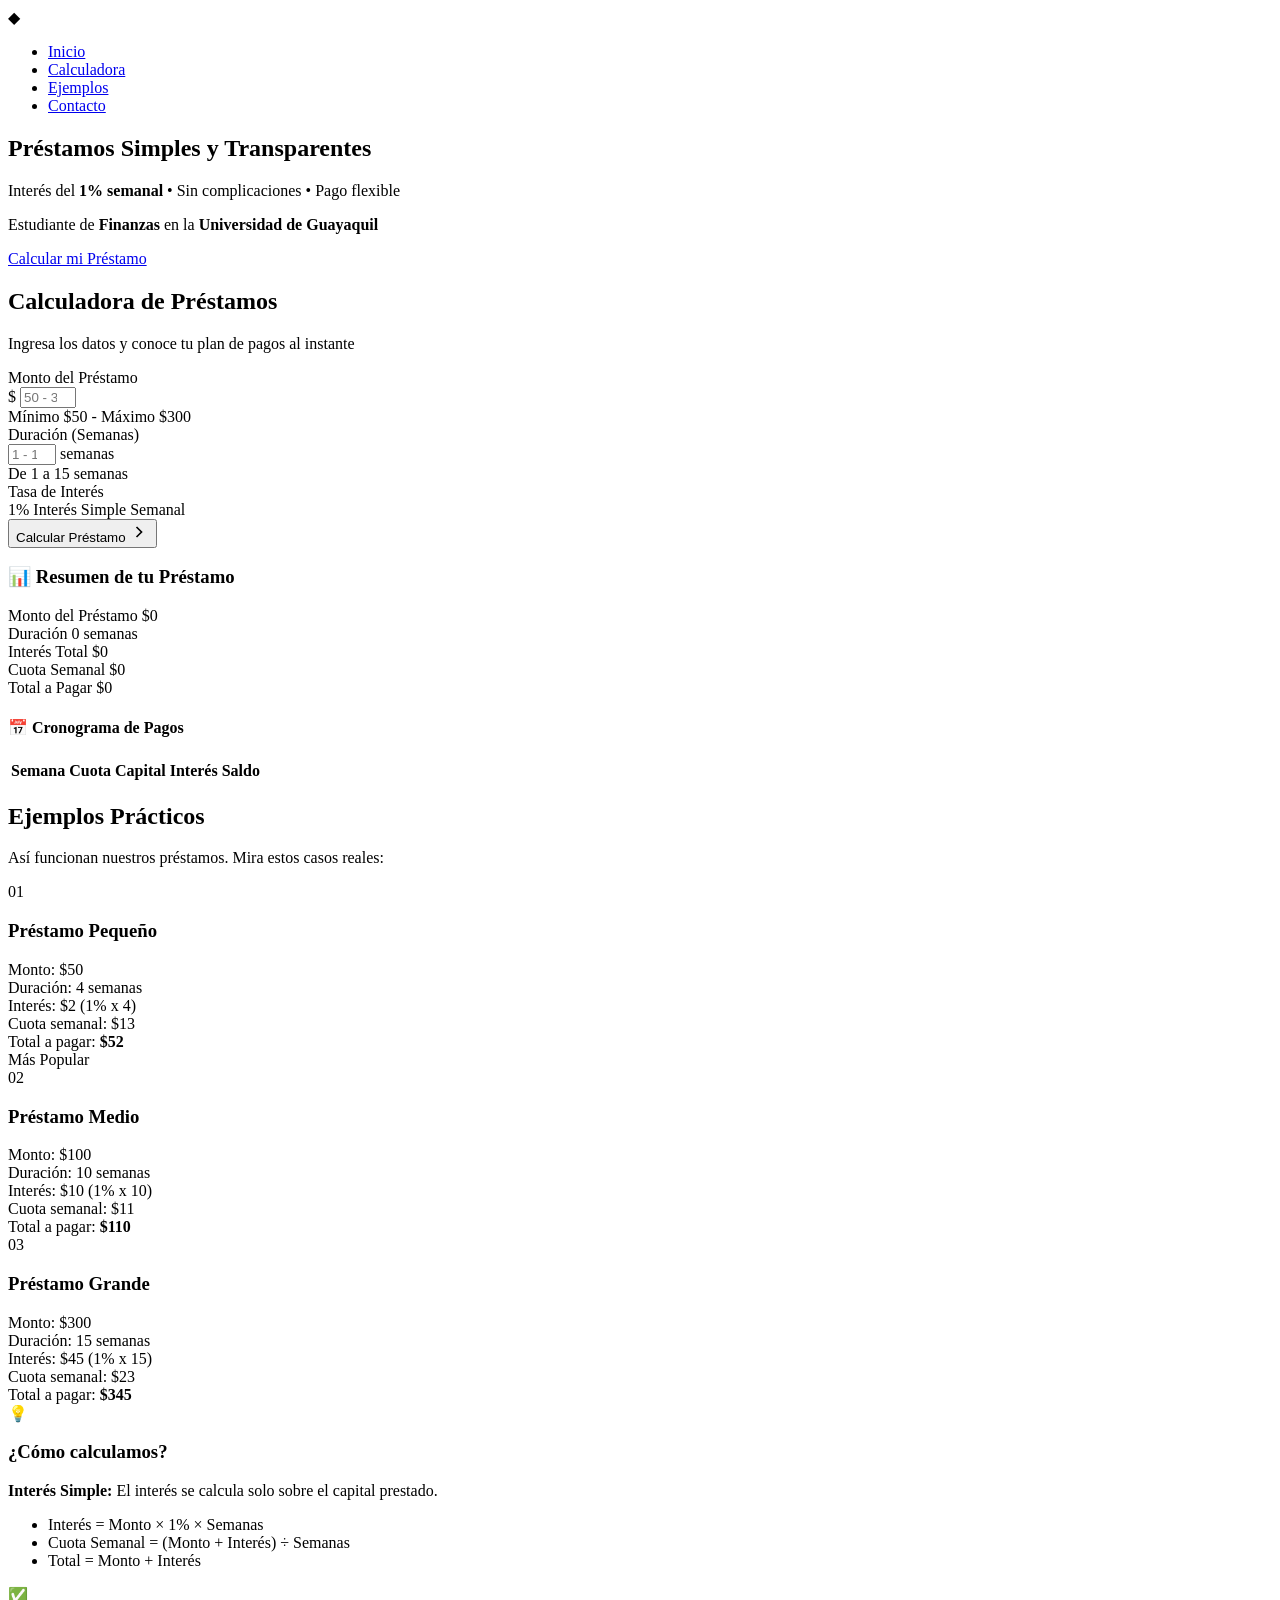
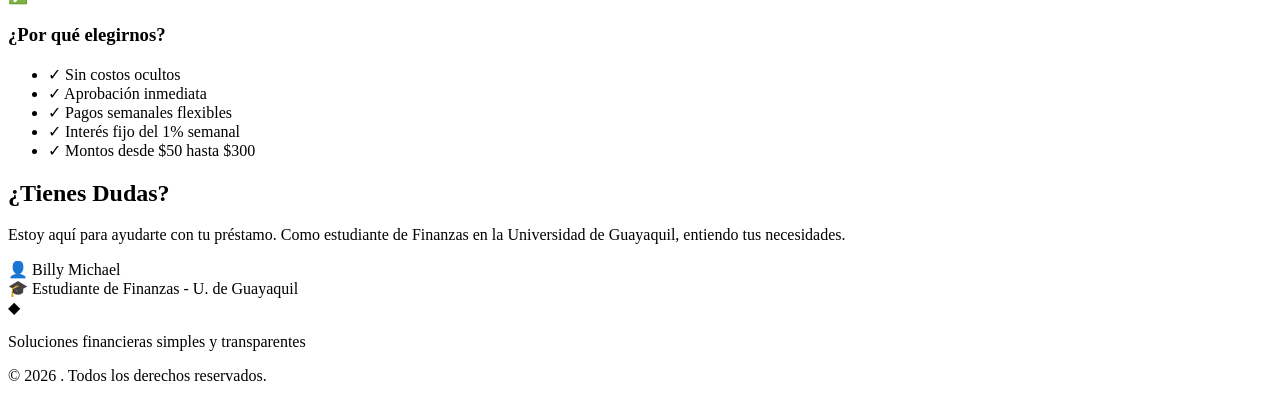
==== index.html @ f6f248df "Crear index.html" ====
<!DOCTYPE html>
<html lang="es">
<head>
    <meta charset="UTF-8">
    <meta name="viewport" content="width=device-width, initial-scale=1.0">
    <title>Préstamos - Black Financial</title>
    <link rel="stylesheet" href="estilos.css">
    <link rel="stylesheet" href="estilos2.css">
    <link href="https://fonts.googleapis.com/css2?family=Poppins:wght@300;400;500;600;700&display=swap" rel="stylesheet">
</head>
<body>
    <!-- Navegación -->
    <nav class="navbar">
        <div class="container">
            <div class="logo">
                <span class="logo-icon">◆</span>
                <span class="nombre-empresa"></span>
            </div>
            <ul class="nav-links">
                <li><a href="#inicio">Inicio</a></li>
                <li><a href="#calculadora">Calculadora</a></li>
                <li><a href="#ejemplos">Ejemplos</a></li>
                <li><a href="#contacto">Contacto</a></li>
            </ul>
        </div>
    </nav>

    <!-- Hero Section -->
    <section id="inicio" class="hero">
        <div class="container">
            <div class="hero-content">
                <h1>Préstamos Simples y Transparentes</h1>
                <p class="hero-subtitle">Interés del <strong>1% semanal</strong> • Sin complicaciones • Pago flexible</p>
                <p class="estudiante-info">Estudiante de <strong>Finanzas</strong> en la <strong>Universidad de Guayaquil</strong></p>
                <a href="#calculadora" class="btn-primary">Calcular mi Préstamo</a>
            </div>
        </div>
    </section>

    <!-- Calculadora -->
    <section id="calculadora" class="calculadora-section">
        <div class="container">
            <h2 class="section-title">Calculadora de Préstamos</h2>
            <p class="section-desc">Ingresa los datos y conoce tu plan de pagos al instante</p>
            
            <div class="calc-card">
                <div class="calc-inputs">
                    <div class="input-group">
                        <label for="monto">Monto del Préstamo</label>
                        <div class="input-wrapper">
                            <span class="currency">$</span>
                            <input type="number" id="monto" min="50" max="300" placeholder="50 - 300" required>
                        </div>
                        <span class="hint">Mínimo $50 - Máximo $300</span>
                    </div>

                    <div class="input-group">
                        <label for="semanas">Duración (Semanas)</label>
                        <div class="input-wrapper">
                            <input type="number" id="semanas" min="1" max="15" placeholder="1 - 15" required>
                            <span class="unit">semanas</span>
                        </div>
                        <span class="hint">De 1 a 15 semanas</span>
                    </div>

                    <div class="input-group">
                        <label>Tasa de Interés</label>
                        <div class="tasa-display">
                            <span class="tasa-valor">1%</span>
                            <span class="tasa-tipo">Interés Simple Semanal</span>
                        </div>
                    </div>

                    <button id="btn-calcular" class="btn-calcular">
                        <span>Calcular Préstamo</span>
                        <svg width="20" height="20" viewBox="0 0 24 24" fill="none" stroke="currentColor" stroke-width="2">
                            <path d="M9 18l6-6-6-6"/>
                        </svg>
                    </button>
                </div>

                <div id="resultado" class="resultado hidden">
                    <h3>📊 Resumen de tu Préstamo</h3>
                    <div class="resultado-grid">
                        <div class="result-item">
                            <span class="result-label">Monto del Préstamo</span>
                            <span class="result-value" id="res-monto">$0</span>
                        </div>
                        <div class="result-item">
                            <span class="result-label">Duración</span>
                            <span class="result-value" id="res-semanas">0 semanas</span>
                        </div>
                        <div class="result-item highlight">
                            <span class="result-label">Interés Total</span>
                            <span class="result-value" id="res-interes">$0</span>
                            <span class="result-detail" id="res-interes-detalle"></span>
                        </div>
                        <div class="result-item highlight-gold">
                            <span class="result-label">Cuota Semanal</span>
                            <span class="result-value" id="res-cuota">$0</span>
                        </div>
                        <div class="result-item total">
                            <span class="result-label">Total a Pagar</span>
                            <span class="result-value" id="res-total">$0</span>
                        </div>
                    </div>
                    
                    <div class="tabla-container">
                        <h4>📅 Cronograma de Pagos</h4>
                        <table class="tabla-pagos">
                            <thead>
                                <tr>
                                    <th>Semana</th>
                                    <th>Cuota</th>
                                    <th>Capital</th>
                                    <th>Interés</th>
                                    <th>Saldo</th>
                                </tr>
                            </thead>
                            <tbody id="tabla-body">
                            </tbody>
                        </table>
                    </div>
                </div>
            </div>
        </div>
    </section>

    <!-- Ejemplos -->
    <section id="ejemplos" class="ejemplos-section">
        <div class="container">
            <h2 class="section-title">Ejemplos Prácticos</h2>
            <p class="section-desc">Así funcionan nuestros préstamos. Mira estos casos reales:</p>
            
            <div class="ejemplos-grid">
                <div class="ejemplo-card">
                    <div class="ejemplo-header">
                        <span class="ejemplo-num">01</span>
                        <h3>Préstamo Pequeño</h3>
                    </div>
                    <div class="ejemplo-body">
                        <div class="ejemplo-dato">
                            <span class="dato-label">Monto:</span>
                            <span class="dato-valor">$50</span>
                        </div>
                        <div class="ejemplo-dato">
                            <span class="dato-label">Duración:</span>
                            <span class="dato-valor">4 semanas</span>
                        </div>
                        <div class="ejemplo-dato">
                            <span class="dato-label">Interés:</span>
                            <span class="dato-valor">$2 (1% x 4)</span>
                        </div>
                        <div class="ejemplo-dato highlight">
                            <span class="dato-label">Cuota semanal:</span>
                            <span class="dato-valor">$13</span>
                        </div>
                        <div class="ejemplo-total">
                            <span>Total a pagar:</span>
                            <strong>$52</strong>
                        </div>
                    </div>
                </div>

                <div class="ejemplo-card featured">
                    <div class="ejemplo-badge">Más Popular</div>
                    <div class="ejemplo-header">
                        <span class="ejemplo-num">02</span>
                        <h3>Préstamo Medio</h3>
                    </div>
                    <div class="ejemplo-body">
                        <div class="ejemplo-dato">
                            <span class="dato-label">Monto:</span>
                            <span class="dato-valor">$100</span>
                        </div>
                        <div class="ejemplo-dato">
                            <span class="dato-label">Duración:</span>
                            <span class="dato-valor">10 semanas</span>
                        </div>
                        <div class="ejemplo-dato">
                            <span class="dato-label">Interés:</span>
                            <span class="dato-valor">$10 (1% x 10)</span>
                        </div>
                        <div class="ejemplo-dato highlight">
                            <span class="dato-label">Cuota semanal:</span>
                            <span class="dato-valor">$11</span>
                        </div>
                        <div class="ejemplo-total">
                            <span>Total a pagar:</span>
                            <strong>$110</strong>
                        </div>
                    </div>
                </div>

                <div class="ejemplo-card">
                    <div class="ejemplo-header">
                        <span class="ejemplo-num">03</span>
                        <h3>Préstamo Grande</h3>
                    </div>
                    <div class="ejemplo-body">
                        <div class="ejemplo-dato">
                            <span class="dato-label">Monto:</span>
                            <span class="dato-valor">$300</span>
                        </div>
                        <div class="ejemplo-dato">
                            <span class="dato-label">Duración:</span>
                            <span class="dato-valor">15 semanas</span>
                        </div>
                        <div class="ejemplo-dato">
                            <span class="dato-label">Interés:</span>
                            <span class="dato-valor">$45 (1% x 15)</span>
                        </div>
                        <div class="ejemplo-dato highlight">
                            <span class="dato-label">Cuota semanal:</span>
                            <span class="dato-valor">$23</span>
                        </div>
                        <div class="ejemplo-total">
                            <span>Total a pagar:</span>
                            <strong>$345</strong>
                        </div>
                    </div>
                </div>
            </div>

            <div class="info-adicional">
                <div class="info-card">
                    <div class="info-icon">💡</div>
                    <h3>¿Cómo calculamos?</h3>
                    <p><strong>Interés Simple:</strong> El interés se calcula solo sobre el capital prestado.</p>
                    <ul>
                        <li>Interés = Monto × 1% × Semanas</li>
                        <li>Cuota Semanal = (Monto + Interés) ÷ Semanas</li>
                        <li>Total = Monto + Interés</li>
                    </ul>
                </div>
                
                <div class="info-card">
                    <div class="info-icon">✅</div>
                    <h3>¿Por qué elegirnos?</h3>
                    <ul class="benefits-list">
                        <li>✓ Sin costos ocultos</li>
                        <li>✓ Aprobación inmediata</li>
                        <li>✓ Pagos semanales flexibles</li>
                        <li>✓ Interés fijo del 1% semanal</li>
                        <li>✓ Montos desde $50 hasta $300</li>
                    </ul>
                </div>
            </div>
        </div>
    </section>

    <!-- Contacto -->
    <section id="contacto" class="contacto-section">
        <div class="container">
            <h2 class="section-title">¿Tienes Dudas?</h2>
            <div class="contacto-card">
                <p>Estoy aquí para ayudarte con tu préstamo. Como estudiante de Finanzas en la Universidad de Guayaquil, entiendo tus necesidades.</p>
                <div class="contacto-info">
                    <div class="contacto-item">
                        <span class="contacto-icon">👤</span>
                        <span class="nombre-contacto">Billy Michael</span>
                    </div>
                    <div class="contacto-item">
                        <span class="contacto-icon">🎓</span>
                        <span>Estudiante de Finanzas - U. de Guayaquil</span>
                    </div>
                </div>
            </div>
        </div>
    </section>

    <!-- Footer -->
    <footer class="footer">
        <div class="container">
            <div class="footer-content">
                <div class="footer-brand">
                    <span class="logo-icon">◆</span>
                    <span class="nombre-empresa"></span>
                </div>
                <p class="footer-text">Soluciones financieras simples y transparentes</p>
                <p class="footer-copy">© 2026 <span class="nombre-footer"></span>. Todos los derechos reservados.</p>
            </div>
        </div>
    </footer>

    <script src="script.js"></script>
    <script src="script2.js"></script>
</body>
</html>
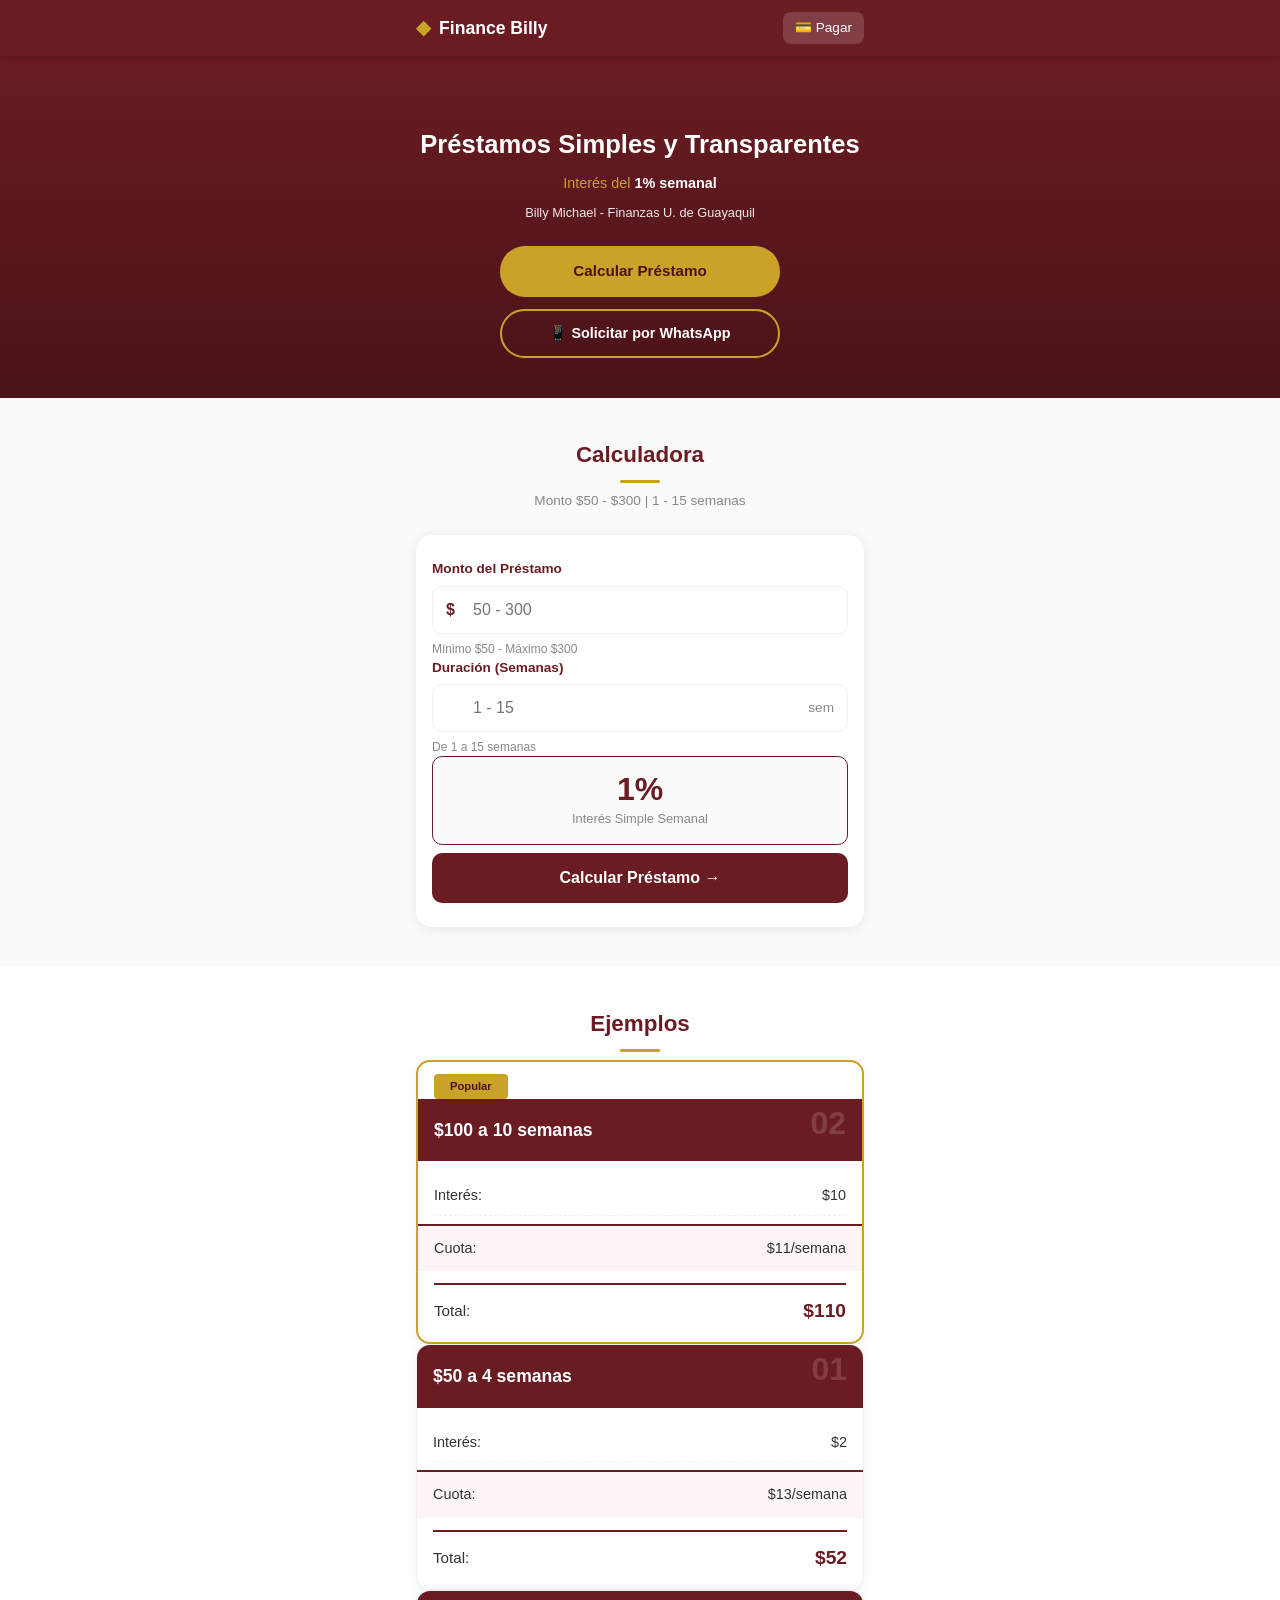
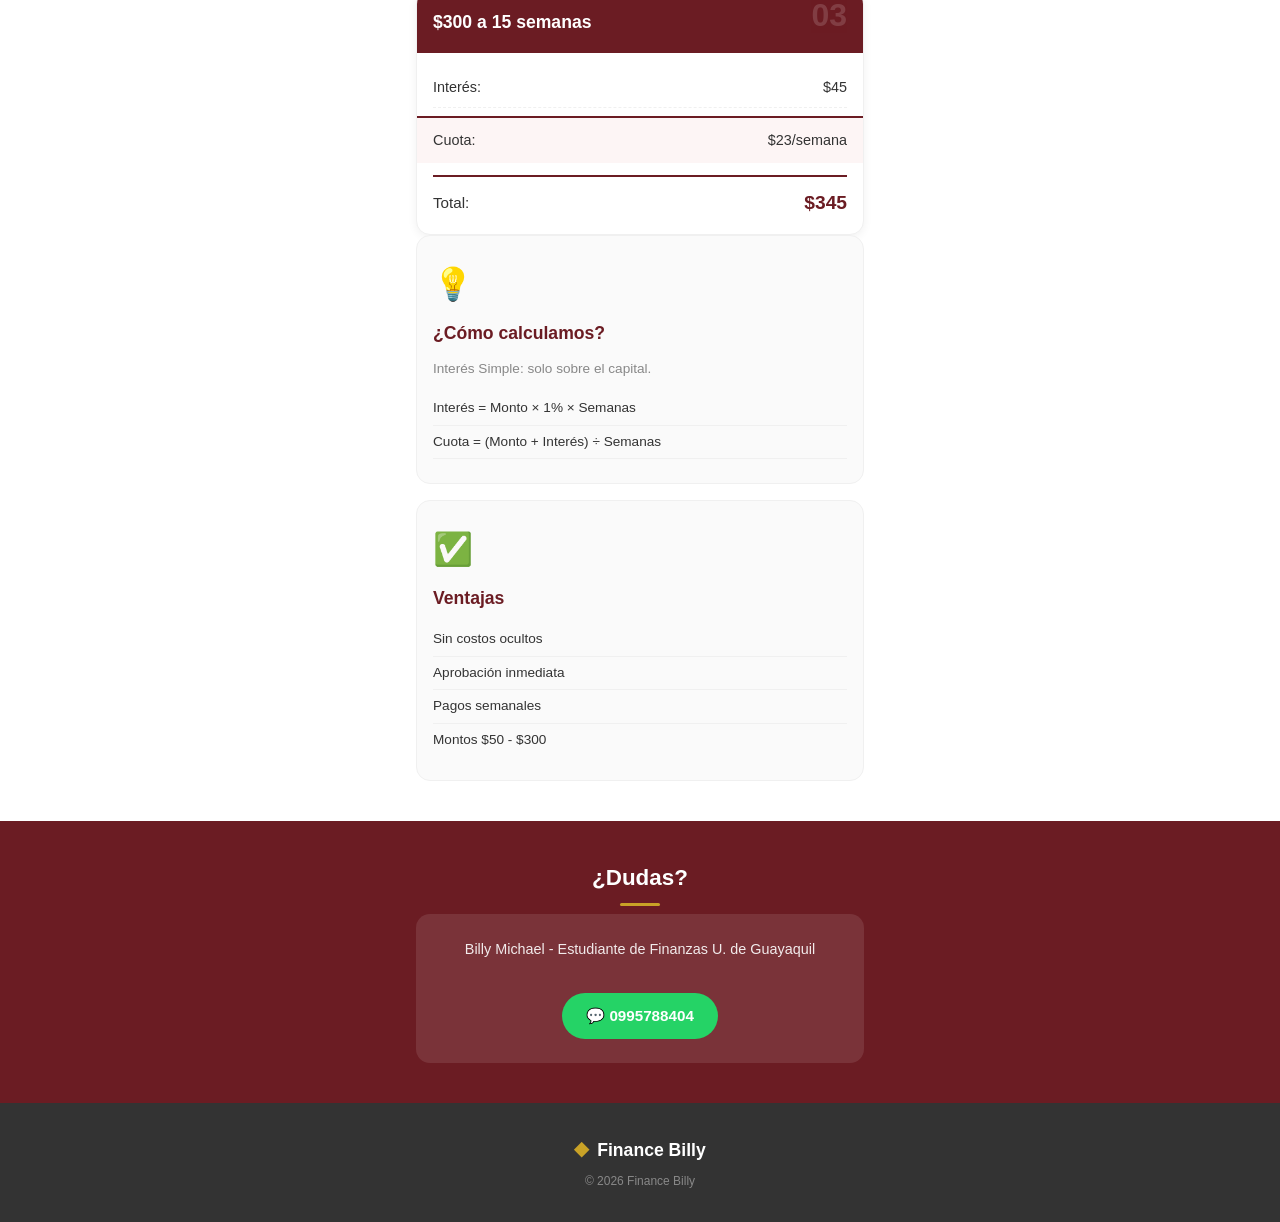
==== commit f9a41388: "Actualizar index.html" ====
--- a/index.html
+++ b/index.html
@@ -2,223 +2,147 @@
 <html lang="es">
 <head>
     <meta charset="UTF-8">
-    <meta name="viewport" content="width=device-width, initial-scale=1.0">
-    <title>Préstamos - Black Financial</title>
+    <meta name="viewport" content="width=device-width, initial-scale=1.0, maximum-scale=1.0, user-scalable=no">
+    <title>Finance Billy - Préstamos</title>
     <link rel="stylesheet" href="estilos.css">
     <link rel="stylesheet" href="estilos2.css">
-    <link href="https://fonts.googleapis.com/css2?family=Poppins:wght@300;400;500;600;700&display=swap" rel="stylesheet">
+    <link rel="stylesheet" href="estilos3.css">
 </head>
 <body>
-    <!-- Navegación -->
+
     <nav class="navbar">
         <div class="container">
             <div class="logo">
                 <span class="logo-icon">◆</span>
                 <span class="nombre-empresa"></span>
             </div>
-            <ul class="nav-links">
-                <li><a href="#inicio">Inicio</a></li>
-                <li><a href="#calculadora">Calculadora</a></li>
-                <li><a href="#ejemplos">Ejemplos</a></li>
-                <li><a href="#contacto">Contacto</a></li>
-            </ul>
+            <a href="pago.html" class="nav-link">💳 Pagar</a>
         </div>
     </nav>
 
-    <!-- Hero Section -->
     <section id="inicio" class="hero">
         <div class="container">
-            <div class="hero-content">
-                <h1>Préstamos Simples y Transparentes</h1>
-                <p class="hero-subtitle">Interés del <strong>1% semanal</strong> • Sin complicaciones • Pago flexible</p>
-                <p class="estudiante-info">Estudiante de <strong>Finanzas</strong> en la <strong>Universidad de Guayaquil</strong></p>
-                <a href="#calculadora" class="btn-primary">Calcular mi Préstamo</a>
-            </div>
+            <h1>Préstamos Simples y Transparentes</h1>
+            <p class="hero-subtitle">Interés del <strong>1% semanal</strong></p>
+            <p class="estudiante-info">Billy Michael - Finanzas U. de Guayaquil</p>
+            <a href="#calculadora" class="btn-primary">Calcular Préstamo</a>
+            <a href="pago.html" class="btn-secondary">📱 Solicitar por WhatsApp</a>
         </div>
     </section>
 
-    <!-- Calculadora -->
     <section id="calculadora" class="calculadora-section">
         <div class="container">
-            <h2 class="section-title">Calculadora de Préstamos</h2>
-            <p class="section-desc">Ingresa los datos y conoce tu plan de pagos al instante</p>
+            <h2 class="section-title">Calculadora</h2>
+            <p class="section-desc">Monto $50 - $300 | 1 - 15 semanas</p>
             
             <div class="calc-card">
-                <div class="calc-inputs">
-                    <div class="input-group">
-                        <label for="monto">Monto del Préstamo</label>
-                        <div class="input-wrapper">
-                            <span class="currency">$</span>
-                            <input type="number" id="monto" min="50" max="300" placeholder="50 - 300" required>
-                        </div>
-                        <span class="hint">Mínimo $50 - Máximo $300</span>
+                <div class="input-group">
+                    <label>Monto del Préstamo</label>
+                    <div class="input-wrapper">
+                        <span class="currency">$</span>
+                        <input type="number" id="monto" min="50" max="300" placeholder="50 - 300">
                     </div>
-
-                    <div class="input-group">
-                        <label for="semanas">Duración (Semanas)</label>
-                        <div class="input-wrapper">
-                            <input type="number" id="semanas" min="1" max="15" placeholder="1 - 15" required>
-                            <span class="unit">semanas</span>
-                        </div>
-                        <span class="hint">De 1 a 15 semanas</span>
-                    </div>
-
-                    <div class="input-group">
-                        <label>Tasa de Interés</label>
-                        <div class="tasa-display">
-                            <span class="tasa-valor">1%</span>
-                            <span class="tasa-tipo">Interés Simple Semanal</span>
-                        </div>
-                    </div>
-
-                    <button id="btn-calcular" class="btn-calcular">
-                        <span>Calcular Préstamo</span>
-                        <svg width="20" height="20" viewBox="0 0 24 24" fill="none" stroke="currentColor" stroke-width="2">
-                            <path d="M9 18l6-6-6-6"/>
-                        </svg>
-                    </button>
+                    <span class="hint">Mínimo $50 - Máximo $300</span>
                 </div>
 
+                <div class="input-group">
+                    <label>Duración (Semanas)</label>
+                    <div class="input-wrapper">
+                        <input type="number" id="semanas" min="1" max="15" placeholder="1 - 15">
+                        <span class="unit">sem</span>
+                    </div>
+                    <span class="hint">De 1 a 15 semanas</span>
+                </div>
+
+                <div class="tasa-display">
+                    <span class="tasa-valor">1%</span>
+                    <span class="tasa-tipo">Interés Simple Semanal</span>
+                </div>
+
+                <button id="btn-calcular" class="btn-calcular">
+                    Calcular Préstamo →
+                </button>
+
                 <div id="resultado" class="resultado hidden">
-                    <h3>📊 Resumen de tu Préstamo</h3>
+                    <h3>📊 Resumen</h3>
                     <div class="resultado-grid">
                         <div class="result-item">
-                            <span class="result-label">Monto del Préstamo</span>
+                            <span class="result-label">Monto</span>
                             <span class="result-value" id="res-monto">$0</span>
                         </div>
                         <div class="result-item">
-                            <span class="result-label">Duración</span>
-                            <span class="result-value" id="res-semanas">0 semanas</span>
+                            <span class="result-label">Semanas</span>
+                            <span class="result-value" id="res-semanas">0</span>
                         </div>
                         <div class="result-item highlight">
-                            <span class="result-label">Interés Total</span>
+                            <span class="result-label">Interés</span>
                             <span class="result-value" id="res-interes">$0</span>
                             <span class="result-detail" id="res-interes-detalle"></span>
                         </div>
                         <div class="result-item highlight-gold">
-                            <span class="result-label">Cuota Semanal</span>
+                            <span class="result-label">Cuota/Sem</span>
                             <span class="result-value" id="res-cuota">$0</span>
                         </div>
                         <div class="result-item total">
-                            <span class="result-label">Total a Pagar</span>
+                            <span class="result-label">Total</span>
                             <span class="result-value" id="res-total">$0</span>
                         </div>
                     </div>
                     
                     <div class="tabla-container">
-                        <h4>📅 Cronograma de Pagos</h4>
-                        <table class="tabla-pagos">
-                            <thead>
-                                <tr>
-                                    <th>Semana</th>
-                                    <th>Cuota</th>
-                                    <th>Capital</th>
-                                    <th>Interés</th>
-                                    <th>Saldo</th>
-                                </tr>
-                            </thead>
-                            <tbody id="tabla-body">
-                            </tbody>
-                        </table>
+                        <h4>📅 Cronograma</h4>
+                        <div class="tabla-scroll">
+                            <table class="tabla-pagos">
+                                <thead>
+                                    <tr><th>Sem</th><th>Cuota</th><th>Cap</th><th>Int</th><th>Saldo</th></tr>
+                                </thead>
+                                <tbody id="tabla-body"></tbody>
+                            </table>
+                        </div>
                     </div>
                 </div>
             </div>
         </div>
     </section>
 
-    <!-- Ejemplos -->
     <section id="ejemplos" class="ejemplos-section">
         <div class="container">
-            <h2 class="section-title">Ejemplos Prácticos</h2>
-            <p class="section-desc">Así funcionan nuestros préstamos. Mira estos casos reales:</p>
+            <h2 class="section-title">Ejemplos</h2>
             
-            <div class="ejemplos-grid">
-                <div class="ejemplo-card">
-                    <div class="ejemplo-header">
-                        <span class="ejemplo-num">01</span>
-                        <h3>Préstamo Pequeño</h3>
-                    </div>
-                    <div class="ejemplo-body">
-                        <div class="ejemplo-dato">
-                            <span class="dato-label">Monto:</span>
-                            <span class="dato-valor">$50</span>
-                        </div>
-                        <div class="ejemplo-dato">
-                            <span class="dato-label">Duración:</span>
-                            <span class="dato-valor">4 semanas</span>
-                        </div>
-                        <div class="ejemplo-dato">
-                            <span class="dato-label">Interés:</span>
-                            <span class="dato-valor">$2 (1% x 4)</span>
-                        </div>
-                        <div class="ejemplo-dato highlight">
-                            <span class="dato-label">Cuota semanal:</span>
-                            <span class="dato-valor">$13</span>
-                        </div>
-                        <div class="ejemplo-total">
-                            <span>Total a pagar:</span>
-                            <strong>$52</strong>
-                        </div>
-                    </div>
+            <div class="ejemplo-card featured">
+                <div class="ejemplo-badge">Popular</div>
+                <div class="ejemplo-header">
+                    <span class="ejemplo-num">02</span>
+                    <h3>$100 a 10 semanas</h3>
                 </div>
+                <div class="ejemplo-body">
+                    <div class="ejemplo-dato"><span>Interés:</span><span>$10</span></div>
+                    <div class="ejemplo-dato highlight"><span>Cuota:</span><span>$11/semana</span></div>
+                    <div class="ejemplo-total"><span>Total:</span><strong>$110</strong></div>
+                </div>
+            </div>
 
-                <div class="ejemplo-card featured">
-                    <div class="ejemplo-badge">Más Popular</div>
-                    <div class="ejemplo-header">
-                        <span class="ejemplo-num">02</span>
-                        <h3>Préstamo Medio</h3>
-                    </div>
-                    <div class="ejemplo-body">
-                        <div class="ejemplo-dato">
-                            <span class="dato-label">Monto:</span>
-                            <span class="dato-valor">$100</span>
-                        </div>
-                        <div class="ejemplo-dato">
-                            <span class="dato-label">Duración:</span>
-                            <span class="dato-valor">10 semanas</span>
-                        </div>
-                        <div class="ejemplo-dato">
-                            <span class="dato-label">Interés:</span>
-                            <span class="dato-valor">$10 (1% x 10)</span>
-                        </div>
-                        <div class="ejemplo-dato highlight">
-                            <span class="dato-label">Cuota semanal:</span>
-                            <span class="dato-valor">$11</span>
-                        </div>
-                        <div class="ejemplo-total">
-                            <span>Total a pagar:</span>
-                            <strong>$110</strong>
-                        </div>
-                    </div>
+            <div class="ejemplo-card">
+                <div class="ejemplo-header">
+                    <span class="ejemplo-num">01</span>
+                    <h3>$50 a 4 semanas</h3>
                 </div>
+                <div class="ejemplo-body">
+                    <div class="ejemplo-dato"><span>Interés:</span><span>$2</span></div>
+                    <div class="ejemplo-dato highlight"><span>Cuota:</span><span>$13/semana</span></div>
+                    <div class="ejemplo-total"><span>Total:</span><strong>$52</strong></div>
+                </div>
+            </div>
 
-                <div class="ejemplo-card">
-                    <div class="ejemplo-header">
-                        <span class="ejemplo-num">03</span>
-                        <h3>Préstamo Grande</h3>
-                    </div>
-                    <div class="ejemplo-body">
-                        <div class="ejemplo-dato">
-                            <span class="dato-label">Monto:</span>
-                            <span class="dato-valor">$300</span>
-                        </div>
-                        <div class="ejemplo-dato">
-                            <span class="dato-label">Duración:</span>
-                            <span class="dato-valor">15 semanas</span>
-                        </div>
-                        <div class="ejemplo-dato">
-                            <span class="dato-label">Interés:</span>
-                            <span class="dato-valor">$45 (1% x 15)</span>
-                        </div>
-                        <div class="ejemplo-dato highlight">
-                            <span class="dato-label">Cuota semanal:</span>
-                            <span class="dato-valor">$23</span>
-                        </div>
-                        <div class="ejemplo-total">
-                            <span>Total a pagar:</span>
-                            <strong>$345</strong>
-                        </div>
-                    </div>
+            <div class="ejemplo-card">
+                <div class="ejemplo-header">
+                    <span class="ejemplo-num">03</span>
+                    <h3>$300 a 15 semanas</h3>
+                </div>
+                <div class="ejemplo-body">
+                    <div class="ejemplo-dato"><span>Interés:</span><span>$45</span></div>
+                    <div class="ejemplo-dato highlight"><span>Cuota:</span><span>$23/semana</span></div>
+                    <div class="ejemplo-total"><span>Total:</span><strong>$345</strong></div>
                 </div>
             </div>
 
@@ -226,60 +150,43 @@
                 <div class="info-card">
                     <div class="info-icon">💡</div>
                     <h3>¿Cómo calculamos?</h3>
-                    <p><strong>Interés Simple:</strong> El interés se calcula solo sobre el capital prestado.</p>
+                    <p>Interés Simple: solo sobre el capital.</p>
                     <ul>
                         <li>Interés = Monto × 1% × Semanas</li>
-                        <li>Cuota Semanal = (Monto + Interés) ÷ Semanas</li>
-                        <li>Total = Monto + Interés</li>
+                        <li>Cuota = (Monto + Interés) ÷ Semanas</li>
                     </ul>
                 </div>
-                
                 <div class="info-card">
                     <div class="info-icon">✅</div>
-                    <h3>¿Por qué elegirnos?</h3>
+                    <h3>Ventajas</h3>
                     <ul class="benefits-list">
-                        <li>✓ Sin costos ocultos</li>
-                        <li>✓ Aprobación inmediata</li>
-                        <li>✓ Pagos semanales flexibles</li>
-                        <li>✓ Interés fijo del 1% semanal</li>
-                        <li>✓ Montos desde $50 hasta $300</li>
+                        <li>Sin costos ocultos</li>
+                        <li>Aprobación inmediata</li>
+                        <li>Pagos semanales</li>
+                        <li>Montos $50 - $300</li>
                     </ul>
                 </div>
             </div>
         </div>
     </section>
 
-    <!-- Contacto -->
     <section id="contacto" class="contacto-section">
         <div class="container">
-            <h2 class="section-title">¿Tienes Dudas?</h2>
+            <h2 class="section-title">¿Dudas?</h2>
             <div class="contacto-card">
-                <p>Estoy aquí para ayudarte con tu préstamo. Como estudiante de Finanzas en la Universidad de Guayaquil, entiendo tus necesidades.</p>
-                <div class="contacto-info">
-                    <div class="contacto-item">
-                        <span class="contacto-icon">👤</span>
-                        <span class="nombre-contacto">Billy Michael</span>
-                    </div>
-                    <div class="contacto-item">
-                        <span class="contacto-icon">🎓</span>
-                        <span>Estudiante de Finanzas - U. de Guayaquil</span>
-                    </div>
-                </div>
+                <p>Billy Michael - Estudiante de Finanzas U. de Guayaquil</p>
+                <a href="https://wa.me/593995788404" class="btn-whatsapp-mini">💬 0995788404</a>
             </div>
         </div>
     </section>
 
-    <!-- Footer -->
     <footer class="footer">
         <div class="container">
-            <div class="footer-content">
-                <div class="footer-brand">
-                    <span class="logo-icon">◆</span>
-                    <span class="nombre-empresa"></span>
-                </div>
-                <p class="footer-text">Soluciones financieras simples y transparentes</p>
-                <p class="footer-copy">© 2026 <span class="nombre-footer"></span>. Todos los derechos reservados.</p>
+            <div class="footer-brand">
+                <span class="logo-icon">◆</span>
+                <span class="nombre-empresa"></span>
             </div>
+            <p class="footer-copy">© 2026 <span class="nombre-footer"></span></p>
         </div>
     </footer>
 
--- a/estilos.css
+++ b/estilos.css
@@ -0,0 +1,703 @@
+/* ============================================
+   CONFIGURACIÓN GLOBAL
+   ============================================ */
+:root {
+    --vino: #6B1C23;
+    --vino-oscuro: #4A1218;
+    --vino-claro: #8B2D35;
+    --blanco: #FFFFFF;
+    --blanco-hueso: #FAFAFA;
+    --gris-claro: #F0F0F0;
+    --gris: #888888;
+    --gris-oscuro: #333333;
+    --dorado: #C9A227;
+    --dorado-oscuro: #A88420;
+    
+    --nombre-empresa: 'Finance Billy';
+}
+
+* {
+    margin: 0;
+    padding: 0;
+    box-sizing: border-box;
+}
+
+html {
+    scroll-behavior: smooth;
+    font-size: 16px;
+}
+
+body {
+    font-family: -apple-system, BlinkMacSystemFont, 'Segoe UI', Roboto, sans-serif;
+    background: var(--blanco);
+    color: var(--gris-oscuro);
+    line-height: 1.5;
+    overflow-x: hidden;
+    -webkit-font-smoothing: antialiased;
+}
+
+.container {
+    width: 100%;
+    max-width: 480px;
+    margin: 0 auto;
+    padding: 0 16px;
+}
+
+/* ============================================
+   NAVEGACIÓN
+   ============================================ */
+.navbar {
+    background: var(--vino);
+    padding: 12px 0;
+    position: fixed;
+    width: 100%;
+    top: 0;
+    z-index: 1000;
+    box-shadow: 0 2px 8px rgba(0,0,0,0.15);
+}
+
+.navbar .container {
+    display: flex;
+    justify-content: space-between;
+    align-items: center;
+}
+
+.logo {
+    display: flex;
+    align-items: center;
+    gap: 8px;
+    color: var(--blanco);
+    font-size: 1.1rem;
+    font-weight: 700;
+}
+
+.logo-icon {
+    color: var(--dorado);
+    font-size: 1.2rem;
+}
+
+.nombre-empresa::before {
+    content: var(--nombre-empresa);
+}
+
+.nav-links {
+    display: none;
+}
+
+/* ============================================
+   HERO
+   ============================================ */
+.hero {
+    background: linear-gradient(180deg, var(--vino) 0%, var(--vino-oscuro) 100%);
+    padding: 80px 16px 40px;
+    text-align: center;
+    color: var(--blanco);
+    margin-top: 48px;
+}
+
+.hero h1 {
+    font-size: 1.6rem;
+    font-weight: 700;
+    margin-bottom: 12px;
+    line-height: 1.3;
+    word-wrap: break-word;
+}
+
+.hero-subtitle {
+    font-size: 0.9rem;
+    color: var(--dorado);
+    margin-bottom: 8px;
+    font-weight: 500;
+}
+
+.hero-subtitle strong {
+    color: var(--blanco);
+}
+
+.estudiante-info {
+    font-size: 0.8rem;
+    opacity: 0.9;
+    margin-bottom: 24px;
+    display: block;
+}
+
+.btn-primary {
+    display: inline-block;
+    background: var(--dorado);
+    color: var(--vino-oscuro);
+    padding: 14px 32px;
+    border-radius: 25px;
+    text-decoration: none;
+    font-weight: 600;
+    font-size: 0.95rem;
+    border: none;
+    cursor: pointer;
+    width: 100%;
+    max-width: 280px;
+    transition: transform 0.2s, box-shadow 0.2s;
+}
+
+.btn-primary:active {
+    transform: scale(0.98);
+}
+
+/* ============================================
+   SECCIONES
+   ============================================ */
+section {
+    padding: 40px 0;
+}
+
+.section-title {
+    font-size: 1.4rem;
+    color: var(--vino);
+    text-align: center;
+    margin-bottom: 8px;
+    font-weight: 700;
+}
+
+.section-title::after {
+    content: '';
+    display: block;
+    width: 40px;
+    height: 3px;
+    background: var(--dorado);
+    margin: 8px auto 0;
+    border-radius: 2px;
+}
+
+.section-desc {
+    text-align: center;
+    color: var(--gris);
+    font-size: 0.85rem;
+    margin-bottom: 24px;
+    padding: 0 20px;
+}
+
+/* ============================================
+   CALCULADORA
+   ============================================ */
+.calculadora-section {
+    background: var(--blanco-hueso);
+}
+
+.calc-card {
+    background: var(--blanco);
+    border-radius: 16px;
+    box-shadow: 0 2px 12px rgba(0,0,0,0.08);
+    padding: 24px 16px;
+    margin: 0 auto;
+    max-width: 100%;
+}
+
+.calc-inputs {
+    display: flex;
+    flex-direction: column;
+    gap: 20px;
+}
+
+.input-group {
+    display: flex;
+    flex-direction: column;
+    gap: 6px;
+}
+
+.input-group label {
+    font-weight: 600;
+    color: var(--vino);
+    font-size: 0.85rem;
+}
+
+.input-wrapper {
+    position: relative;
+    display: flex;
+    align-items: center;
+}
+
+.input-wrapper input {
+    width: 100%;
+    padding: 14px 14px 14px 40px;
+    border: 1.5px solid var(--gris-claro);
+    border-radius: 10px;
+    font-size: 1rem;
+    font-family: inherit;
+    color: var(--gris-oscuro);
+    background: var(--blanco);
+    -webkit-appearance: none;
+}
+
+.input-wrapper input:focus {
+    outline: none;
+    border-color: var(--vino);
+}
+
+.currency {
+    position: absolute;
+    left: 14px;
+    font-weight: 600;
+    color: var(--vino);
+    font-size: 1rem;
+}
+
+.unit {
+    position: absolute;
+    right: 14px;
+    color: var(--gris);
+    font-size: 0.85rem;
+}
+
+.hint {
+    font-size: 0.75rem;
+    color: var(--gris);
+}
+
+.tasa-display {
+    background: var(--blanco-hueso);
+    padding: 16px;
+    border-radius: 10px;
+    border: 1.5px solid var(--vino);
+    text-align: center;
+}
+
+.tasa-valor {
+    display: block;
+    font-size: 2rem;
+    font-weight: 700;
+    color: var(--vino);
+    line-height: 1;
+}
+
+.tasa-tipo {
+    font-size: 0.8rem;
+    color: var(--gris);
+    margin-top: 4px;
+    display: block;
+}
+
+.btn-calcular {
+    background: var(--vino);
+    color: var(--blanco);
+    border: none;
+    padding: 16px;
+    border-radius: 10px;
+    font-size: 1rem;
+    font-weight: 600;
+    font-family: inherit;
+    cursor: pointer;
+    display: flex;
+    align-items: center;
+    justify-content: center;
+    gap: 8px;
+    width: 100%;
+    margin-top: 8px;
+    transition: background 0.2s;
+}
+
+.btn-calcular:active {
+    background: var(--vino-oscuro);
+}
+
+/* ============================================
+   RESULTADOS
+   ============================================ */
+.resultado {
+    margin-top: 24px;
+    animation: fadeIn 0.4s ease;
+}
+
+@keyframes fadeIn {
+    from { opacity: 0; transform: translateY(10px); }
+    to { opacity: 1; transform: translateY(0); }
+}
+
+.resultado.hidden {
+    display: none;
+}
+
+.resultado h3 {
+    color: var(--vino);
+    font-size: 1.1rem;
+    margin-bottom: 16px;
+    text-align: center;
+}
+
+.resultado-grid {
+    display: grid;
+    grid-template-columns: 1fr 1fr;
+    gap: 10px;
+    margin-bottom: 20px;
+}
+
+.result-item {
+    background: var(--blanco-hueso);
+    padding: 14px 10px;
+    border-radius: 10px;
+    text-align: center;
+    border: 1px solid var(--gris-claro);
+}
+
+.result-item.highlight {
+    background: #FDF5F5;
+    border-color: var(--vino-claro);
+}
+
+.result-item.highlight-gold {
+    background: #FFFBF0;
+    border-color: var(--dorado);
+}
+
+.result-item.total {
+    background: var(--vino);
+    color: var(--blanco);
+    grid-column: 1 / -1;
+}
+
+.result-label {
+    display: block;
+    font-size: 0.7rem;
+    color: var(--gris);
+    margin-bottom: 4px;
+    text-transform: uppercase;
+    letter-spacing: 0.5px;
+}
+
+.result-item.total .result-label {
+    color: rgba(255,255,255,0.8);
+}
+
+.result-value {
+    display: block;
+    font-size: 1.1rem;
+    font-weight: 700;
+    color: var(--vino);
+}
+
+.result-item.total .result-value {
+    color: var(--blanco);
+    font-size: 1.4rem;
+}
+
+.result-detail {
+    display: block;
+    font-size: 0.7rem;
+    color: var(--gris);
+    margin-top: 2px;
+}
+
+/* Tabla */
+.tabla-container {
+    margin-top: 20px;
+    overflow-x: auto;
+    -webkit-overflow-scrolling: touch;
+}
+
+.tabla-container h4 {
+    color: var(--vino);
+    margin-bottom: 12px;
+    font-size: 1rem;
+    text-align: center;
+}
+
+.tabla-pagos {
+    width: 100%;
+    border-collapse: collapse;
+    font-size: 0.8rem;
+    min-width: 320px;
+}
+
+.tabla-pagos thead {
+    background: var(--vino);
+    color: var(--blanco);
+}
+
+.tabla-pagos th,
+.tabla-pagos td {
+    padding: 10px 8px;
+    text-align: center;
+    white-space: nowrap;
+}
+
+.tabla-pagos tbody tr {
+    border-bottom: 1px solid var(--gris-claro);
+}
+
+.tabla-pagos tbody tr:nth-child(even) {
+    background: var(--blanco-hueso);
+}
+
+/* ============================================
+   EJEMPLOS
+   ============================================ */
+.ejemplos-section {
+    background: var(--blanco);
+}
+
+.ejemplos-grid {
+    display: flex;
+    flex-direction: column;
+    gap: 16px;
+    margin-bottom: 32px;
+}
+
+.ejemplo-card {
+    background: var(--blanco);
+    border-radius: 14px;
+    box-shadow: 0 2px 10px rgba(0,0,0,0.06);
+    overflow: hidden;
+    border: 1px solid var(--gris-claro);
+}
+
+.ejemplo-card.featured {
+    border: 2px solid var(--dorado);
+    order: -1;
+}
+
+.ejemplo-badge {
+    background: var(--dorado);
+    color: var(--vino-oscuro);
+    padding: 4px 16px;
+    font-size: 0.7rem;
+    font-weight: 700;
+    display: inline-block;
+    margin: 12px 16px 0;
+    border-radius: 4px;
+}
+
+.ejemplo-header {
+    background: var(--vino);
+    color: var(--blanco);
+    padding: 18px 16px;
+    position: relative;
+}
+
+.ejemplo-num {
+    font-size: 2rem;
+    font-weight: 700;
+    opacity: 0.15;
+    position: absolute;
+    top: 8px;
+    right: 16px;
+    line-height: 1;
+}
+
+.ejemplo-header h3 {
+    position: relative;
+    font-size: 1.1rem;
+    font-weight: 600;
+}
+
+.ejemplo-body {
+    padding: 16px;
+}
+
+.ejemplo-dato {
+    display: flex;
+    justify-content: space-between;
+    padding: 8px 0;
+    border-bottom: 1px dashed var(--gris-claro);
+    font-size: 0.9rem;
+}
+
+.ejemplo-dato.highlight {
+    background: #FDF5F5;
+    margin: 8px -16px;
+    padding: 12px 16px;
+    border-bottom: none;
+    border-top: 2px solid var(--vino);
+}
+
+.dato-label {
+    color: var(--gris);
+    font-weight: 500;
+}
+
+.dato-valor {
+    font-weight: 600;
+    color: var(--gris-oscuro);
+}
+
+.ejemplo-dato.highlight .dato-valor {
+    color: var(--vino);
+    font-weight: 700;
+}
+
+.ejemplo-total {
+    margin-top: 12px;
+    padding-top: 12px;
+    border-top: 2px solid var(--vino);
+    display: flex;
+    justify-content: space-between;
+    align-items: center;
+    font-size: 0.95rem;
+}
+
+.ejemplo-total strong {
+    color: var(--vino);
+    font-size: 1.2rem;
+}
+
+/* Info Adicional */
+.info-adicional {
+    display: flex;
+    flex-direction: column;
+    gap: 16px;
+}
+
+.info-card {
+    background: var(--blanco-hueso);
+    padding: 24px 16px;
+    border-radius: 14px;
+    border: 1px solid var(--gris-claro);
+}
+
+.info-icon {
+    font-size: 2rem;
+    margin-bottom: 12px;
+}
+
+.info-card h3 {
+    color: var(--vino);
+    margin-bottom: 12px;
+    font-size: 1.1rem;
+}
+
+.info-card p {
+    color: var(--gris);
+    font-size: 0.85rem;
+    margin-bottom: 12px;
+    line-height: 1.6;
+}
+
+.info-card ul {
+    list-style: none;
+}
+
+.info-card ul li {
+    padding: 6px 0;
+    font-size: 0.85rem;
+    color: var(--gris-oscuro);
+    border-bottom: 1px solid var(--gris-claro);
+}
+
+.benefits-list li:last-child {
+    border-bottom: none;
+}
+
+/* ============================================
+   CONTACTO
+   ============================================ */
+.contacto-section {
+    background: var(--vino);
+    color: var(--blanco);
+    text-align: center;
+    padding: 40px 16px;
+}
+
+.contacto-section .section-title {
+    color: var(--blanco);
+}
+
+.contacto-section .section-title::after {
+    background: var(--dorado);
+}
+
+.contacto-card {
+    background: rgba(255,255,255,0.1);
+    padding: 24px 16px;
+    border-radius: 14px;
+    max-width: 100%;
+    margin: 0 auto;
+}
+
+.contacto-card p {
+    font-size: 0.9rem;
+    margin-bottom: 20px;
+    opacity: 0.9;
+    line-height: 1.6;
+}
+
+.contacto-info {
+    display: flex;
+    flex-direction: column;
+    gap: 10px;
+}
+
+.contacto-item {
+    display: flex;
+    align-items: center;
+    justify-content: center;
+    gap: 8px;
+    font-size: 0.9rem;
+}
+
+.contacto-icon {
+    font-size: 1.2rem;
+}
+
+.nombre-contacto {
+    font-weight: 700;
+    color: var(--dorado);
+}
+
+/* ============================================
+   FOOTER
+   ============================================ */
+.footer {
+    background: var(--gris-oscuro);
+    color: var(--blanco);
+    padding: 32px 16px;
+    text-align: center;
+}
+
+.footer-brand {
+    display: flex;
+    align-items: center;
+    justify-content: center;
+    gap: 8px;
+    font-size: 1.1rem;
+    font-weight: 700;
+    margin-bottom: 8px;
+}
+
+.footer-brand .logo-icon {
+    color: var(--dorado);
+}
+
+.nombre-footer::before {
+    content: var(--nombre-empresa);
+}
+
+.footer-text {
+    color: var(--gris);
+    font-size: 0.8rem;
+    margin-bottom: 12px;
+}
+
+.footer-copy {
+    color: var(--gris);
+    font-size: 0.75rem;
+}
+
+/* ============================================
+   UTILIDADES
+   ============================================ */
+.hidden {
+    display: none !important;
+}
+
+/* ============================================
+   SCROLLBAR MÓVIL
+   ============================================ */
+::-webkit-scrollbar {
+    width: 4px;
+    height: 4px;
+}
+
+::-webkit-scrollbar-track {
+    background: transparent;
+}
+
+::-webkit-scrollbar-thumb {
+    background: var(--vino-claro);
+    border-radius: 2px;
+}
--- a/estilos2.css
+++ b/estilos2.css
@@ -0,0 +1,106 @@
+/* ============================================
+   ANIMACIONES SUAVES Y LIGERAS
+   ============================================ */
+
+/* Fade in suave para resultados */
+@keyframes fadeInUp {
+    from {
+        opacity: 0;
+        transform: translateY(12px);
+    }
+    to {
+        opacity: 1;
+        transform: translateY(0);
+    }
+}
+
+.resultado {
+    animation: fadeInUp 0.3s ease;
+}
+
+/* Efecto sutil en botones al tocar */
+.btn-primary:active,
+.btn-calcular:active {
+    transform: scale(0.97);
+    transition: transform 0.1s;
+}
+
+/* Input focus sutil */
+.input-wrapper input {
+    transition: border-color 0.2s;
+}
+
+/* Tarjetas con elevación sutil al tocar */
+.ejemplo-card {
+    transition: box-shadow 0.2s;
+}
+
+.ejemplo-card:active {
+    box-shadow: 0 4px 16px rgba(0,0,0,0.1);
+}
+
+/* Navbar sombra al scroll */
+.navbar {
+    transition: box-shadow 0.2s;
+}
+
+/* Tabla filas con highlight sutil */
+.tabla-pagos tbody tr {
+    transition: background 0.15s;
+}
+
+/* Prevenir zoom en inputs en iOS */
+@media screen and (-webkit-min-device-pixel-ratio: 0) {
+    input[type="number"] {
+        font-size: 16px;
+    }
+}
+
+/* Mejoras para pantallas muy pequeñas */
+@media (max-width: 360px) {
+    .hero h1 {
+        font-size: 1.4rem;
+    }
+    
+    .section-title {
+        font-size: 1.2rem;
+    }
+    
+    .result-value {
+        font-size: 1rem;
+    }
+    
+    .tabla-pagos {
+        font-size: 0.75rem;
+    }
+}
+
+/* Soporte para modo oscuro del sistema (opcional) */
+@media (prefers-color-scheme: dark) {
+    :root {
+        --blanco: #1a1a1a;
+        --blanco-hueso: #242424;
+        --gris-oscuro: #e0e0e0;
+        --gris-claro: #333;
+    }
+    
+    .calc-card,
+    .ejemplo-card,
+    .info-card {
+        background: #242424;
+    }
+    
+    .input-wrapper input {
+        background: #1a1a1a;
+        color: #e0e0e0;
+        border-color: #333;
+    }
+}
+
+/* Reducir movimiento si el usuario lo prefiere */
+@media (prefers-reduced-motion: reduce) {
+    * {
+        animation-duration: 0.01ms !important;
+        transition-duration: 0.01ms !important;
+    }
+}
--- a/estilos3.css
+++ b/estilos3.css
@@ -0,0 +1,296 @@
+/* ============================================
+   ESTILOS EXCLUSIVOS PARA PAGO.HTML
+   ============================================ */
+
+.nav-link {
+    color: var(--blanco);
+    text-decoration: none;
+    font-size: 0.85rem;
+    font-weight: 500;
+    padding: 6px 12px;
+    border-radius: 8px;
+    background: rgba(255,255,255,0.15);
+}
+
+/* Botón secundario en hero */
+.btn-secondary {
+    display: block;
+    background: transparent;
+    color: var(--blanco);
+    padding: 12px 20px;
+    border-radius: 25px;
+    text-decoration: none;
+    font-weight: 600;
+    font-size: 0.9rem;
+    border: 2px solid var(--dorado);
+    margin: 12px auto 0;
+    width: 100%;
+    max-width: 280px;
+    text-align: center;
+}
+
+.btn-secondary:active {
+    background: rgba(201, 162, 39, 0.2);
+}
+
+/* Pasos */
+.pasos-grid {
+    display: flex;
+    flex-direction: column;
+    gap: 12px;
+    margin-top: 16px;
+}
+
+.paso-card {
+    background: var(--blanco);
+    border-radius: 14px;
+    padding: 20px 16px 20px 56px;
+    text-align: left;
+    border: 2px solid var(--gris-claro);
+    position: relative;
+}
+
+.paso-num {
+    position: absolute;
+    left: 12px;
+    top: 50%;
+    transform: translateY(-50%);
+    background: var(--vino);
+    color: var(--blanco);
+    width: 32px;
+    height: 32px;
+    border-radius: 50%;
+    display: flex;
+    align-items: center;
+    justify-content: center;
+    font-weight: 700;
+    font-size: 0.9rem;
+}
+
+.paso-icon {
+    font-size: 1.5rem;
+    margin-bottom: 4px;
+}
+
+.paso-card h3 {
+    color: var(--vino);
+    font-size: 1rem;
+    margin-bottom: 2px;
+}
+
+.paso-card p {
+    color: var(--gris);
+    font-size: 0.8rem;
+    line-height: 1.4;
+}
+
+/* Botón WhatsApp grande */
+.btn-whatsapp {
+    display: flex;
+    align-items: center;
+    justify-content: center;
+    gap: 12px;
+    background: #25D366;
+    color: var(--blanco);
+    padding: 16px 24px;
+    border-radius: 14px;
+    text-decoration: none;
+    font-family: inherit;
+    width: 100%;
+    max-width: 300px;
+    margin: 0 auto;
+    box-shadow: 0 4px 12px rgba(37, 211, 102, 0.3);
+}
+
+.btn-whatsapp:active {
+    transform: scale(0.98);
+}
+
+.wa-icon {
+    font-size: 1.6rem;
+}
+
+.wa-text {
+    display: flex;
+    flex-direction: column;
+    align-items: flex-start;
+    line-height: 1.2;
+}
+
+.wa-text strong {
+    font-size: 1rem;
+}
+
+.wa-text small {
+    font-size: 0.75rem;
+    opacity: 0.9;
+    font-weight: 400;
+}
+
+/* Botón WhatsApp mini */
+.btn-whatsapp-mini {
+    display: inline-flex;
+    align-items: center;
+    gap: 8px;
+    background: #25D366;
+    color: var(--blanco);
+    padding: 12px 24px;
+    border-radius: 25px;
+    text-decoration: none;
+    font-weight: 600;
+    margin-top: 12px;
+    font-size: 0.95rem;
+}
+
+/* Preview mensaje WhatsApp */
+.mensaje-preview {
+    background: #E5DDD5;
+    border-radius: 14px;
+    overflow: hidden;
+    margin-bottom: 16px;
+}
+
+.mensaje-header {
+    background: #075E54;
+    color: var(--blanco);
+    padding: 10px 16px;
+    font-size: 0.8rem;
+    font-weight: 600;
+}
+
+.mensaje-body {
+    padding: 16px;
+    font-size: 0.85rem;
+    line-height: 1.6;
+    color: var(--gris-oscuro);
+    background: #fff;
+    margin: 8px;
+    border-radius: 8px;
+    box-shadow: 0 1px 2px rgba(0,0,0,0.1);
+}
+
+/* Info box */
+.info-box {
+    background: #FFF8E1;
+    border: 1px solid #FFE082;
+    border-radius: 12px;
+    padding: 16px;
+    margin-top: 16px;
+}
+
+.info-box h4 {
+    color: var(--vino);
+    margin-bottom: 10px;
+    font-size: 0.95rem;
+}
+
+.info-box p {
+    color: var(--gris-oscuro);
+    font-size: 0.85rem;
+    line-height: 1.5;
+}
+
+.info-box ul {
+    list-style: none;
+    margin: 8px 0;
+}
+
+.info-box ul li {
+    padding: 3px 0;
+    font-size: 0.85rem;
+    color: var(--gris-oscuro);
+}
+
+/* Tarjetas de banco */
+.banco-card {
+    background: var(--blanco);
+    border-radius: 14px;
+    overflow: hidden;
+    margin-bottom: 16px;
+    box-shadow: 0 2px 8px rgba(0,0,0,0.06);
+    border: 1px solid var(--gris-claro);
+}
+
+.banco-header {
+    padding: 14px 16px;
+    color: var(--blanco);
+    display: flex;
+    align-items: center;
+    gap: 10px;
+}
+
+.banco-logo {
+    font-size: 1.3rem;
+}
+
+.banco-header h3 {
+    font-size: 1rem;
+    font-weight: 700;
+}
+
+.banco-body {
+    padding: 12px 16px;
+}
+
+.banco-dato {
+    display: flex;
+    justify-content: space-between;
+    align-items: center;
+    padding: 8px 0;
+    border-bottom: 1px solid var(--gris-claro);
+    font-size: 0.8rem;
+}
+
+.banco-dato:last-child {
+    border-bottom: none;
+}
+
+.banco-dato span {
+    color: var(--gris);
+    flex-shrink: 0;
+    margin-right: 8px;
+}
+
+.banco-dato strong {
+    color: var(--gris-oscuro);
+    text-align: right;
+    word-break: break-word;
+    font-size: 0.85rem;
+}
+
+.banco-dato.highlight {
+    background: #FDF5F5;
+    margin: 6px -16px;
+    padding: 12px 16px;
+    border-bottom: none;
+    border-top: 2px solid var(--vino);
+}
+
+.banco-dato.highlight strong {
+    color: var(--vino);
+    font-size: 1rem;
+}
+
+.btn-copy {
+    width: 100%;
+    padding: 10px;
+    margin-top: 10px;
+    background: var(--vino);
+    color: var(--blanco);
+    border: none;
+    border-radius: 10px;
+    font-family: inherit;
+    font-weight: 600;
+    font-size: 0.85rem;
+    cursor: pointer;
+}
+
+.btn-copy:active {
+    background: var(--vino-oscuro);
+}
+
+/* Tabla scroll */
+.tabla-scroll {
+    overflow-x: auto;
+    -webkit-overflow-scrolling: touch;
+}
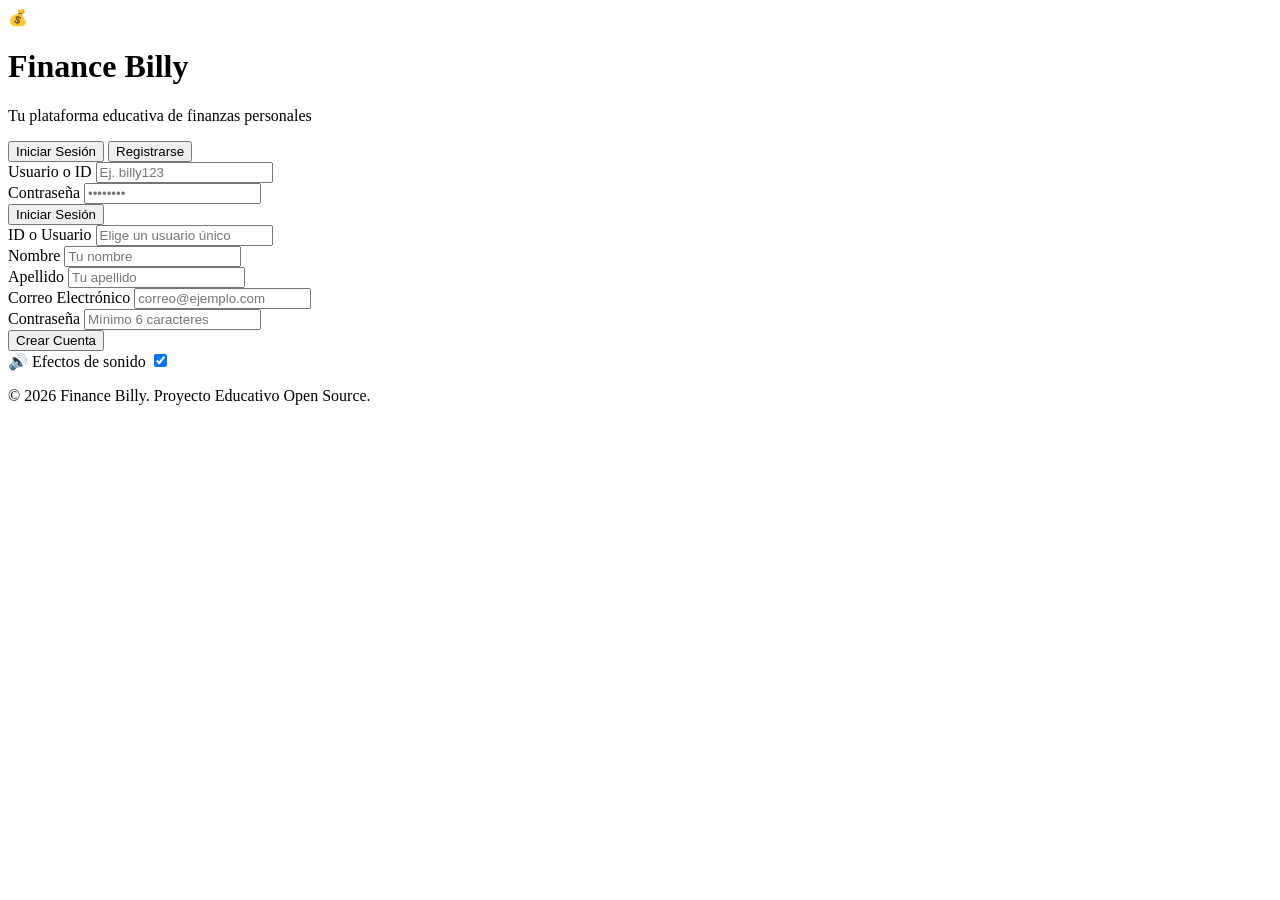
==== commit 3d369ce2: "Actualizar index.html" ====
--- a/index.html
+++ b/index.html
@@ -2,195 +2,114 @@
 <html lang="es">
 <head>
     <meta charset="UTF-8">
-    <meta name="viewport" content="width=device-width, initial-scale=1.0, maximum-scale=1.0, user-scalable=no">
-    <title>Finance Billy - Préstamos</title>
-    <link rel="stylesheet" href="estilos.css">
-    <link rel="stylesheet" href="estilos2.css">
-    <link rel="stylesheet" href="estilos3.css">
+    <meta name="viewport" content="width=device-width, initial-scale=1.0">
+    <title>Finance Billy - Educación Financiera y Acceso</title>
+    <link rel="stylesheet" href="style.css">
+    <!-- Google Fonts para una tipografía moderna y agradable -->
+    <link rel="preconnect" href="https://fonts.googleapis.com">
+    <link rel="preconnect" href="https://fonts.gstatic.com" crossorigin>
+    <link href="https://fonts.googleapis.com/css2?family=Plus+Jakarta+Sans:wght@400;500;600;700&display=swap" rel="stylesheet">
 </head>
 <body>
 
-    <nav class="navbar">
-        <div class="container">
-            <div class="logo">
-                <span class="logo-icon">◆</span>
-                <span class="nombre-empresa"></span>
+    <div class="app-container">
+        <!-- Cabecera de la aplicación -->
+        <header class="app-header">
+            <div class="logo-container">
+                <div class="logo-icon">💰</div>
+                <h1>Finance Billy</h1>
             </div>
-            <a href="pago.html" class="nav-link">💳 Pagar</a>
-        </div>
-    </nav>
+            <p class="app-subtitle">Tu plataforma educativa de finanzas personales</p>
+        </header>
 
-    <section id="inicio" class="hero">
-        <div class="container">
-            <h1>Préstamos Simples y Transparentes</h1>
-            <p class="hero-subtitle">Interés del <strong>1% semanal</strong></p>
-            <p class="estudiante-info">Billy Michael - Finanzas U. de Guayaquil</p>
-            <a href="#calculadora" class="btn-primary">Calcular Préstamo</a>
-            <a href="pago.html" class="btn-secondary">📱 Solicitar por WhatsApp</a>
-        </div>
-    </section>
+        <!-- Tarjeta principal que contiene el sistema de pestañas y formularios -->
+        <main class="card">
+            <!-- Pestañas de navegación interna (Tabs) -->
+            <div class="tabs" role="tablist">
+                <button id="tabLogin" class="tab tab-active" role="tab" aria-selected="true">Iniciar Sesión</button>
+                <button id="tabRegister" class="tab" role="tab" aria-selected="false">Registrarse</button>
+            </div>
 
-    <section id="calculadora" class="calculadora-section">
-        <div class="container">
-            <h2 class="section-title">Calculadora</h2>
-            <p class="section-desc">Monto $50 - $300 | 1 - 15 semanas</p>
-            
-            <div class="calc-card">
-                <div class="input-group">
-                    <label>Monto del Préstamo</label>
-                    <div class="input-wrapper">
-                        <span class="currency">$</span>
-                        <input type="number" id="monto" min="50" max="300" placeholder="50 - 300">
+            <!-- Contenedor de mensajes globales de éxito o error -->
+            <div id="globalMessage" class="message hidden" aria-live="polite"></div>
+
+            <!-- VISTA 1: Formulario de Inicio de Sesión -->
+            <section id="loginSection" class="form-section">
+                <form id="loginForm" novalidate>
+                    <div class="form-group">
+                        <label for="loginUser">Usuario o ID</label>
+                        <input type="text" id="loginUser" name="loginUser" class="input" placeholder="Ej. billy123" required autocomplete="username">
+                        <span class="error-text" id="loginUserError"></span>
                     </div>
-                    <span class="hint">Mínimo $50 - Máximo $300</span>
-                </div>
 
-                <div class="input-group">
-                    <label>Duración (Semanas)</label>
-                    <div class="input-wrapper">
-                        <input type="number" id="semanas" min="1" max="15" placeholder="1 - 15">
-                        <span class="unit">sem</span>
+                    <div class="form-group">
+                        <label for="loginPassword">Contraseña</label>
+                        <input type="password" id="loginPassword" name="loginPassword" class="input" placeholder="••••••••" required autocomplete="current-password">
+                        <span class="error-text" id="loginPasswordError"></span>
                     </div>
-                    <span class="hint">De 1 a 15 semanas</span>
-                </div>
 
-                <div class="tasa-display">
-                    <span class="tasa-valor">1%</span>
-                    <span class="tasa-tipo">Interés Simple Semanal</span>
-                </div>
+                    <button type="submit" id="loginBtn" class="btn btn-primary">
+                        <span class="btn-text">Iniciar Sesión</span>
+                        <span class="spinner hidden"></span>
+                    </button>
+                </form>
+            </section>
 
-                <button id="btn-calcular" class="btn-calcular">
-                    Calcular Préstamo →
-                </button>
+            <!-- VISTA 2: Formulario de Registro -->
+            <section id="registerSection" class="form-section hidden">
+                <form id="registerForm" novalidate>
+                    <div class="form-group">
+                        <label for="regUser">ID o Usuario</label>
+                        <input type="text" id="regUser" name="regUser" class="input" placeholder="Elige un usuario único" required autocomplete="username">
+                        <span class="error-text" id="regUserError"></span>
+                    </div>
 
-                <div id="resultado" class="resultado hidden">
-                    <h3>📊 Resumen</h3>
-                    <div class="resultado-grid">
-                        <div class="result-item">
-                            <span class="result-label">Monto</span>
-                            <span class="result-value" id="res-monto">$0</span>
+                    <div class="form-row">
+                        <div class="form-group">
+                            <label for="regName">Nombre</label>
+                            <input type="text" id="regName" name="regName" class="input" placeholder="Tu nombre" required autocomplete="given-name">
+                            <span class="error-text" id="regNameError"></span>
                         </div>
-                        <div class="result-item">
-                            <span class="result-label">Semanas</span>
-                            <span class="result-value" id="res-semanas">0</span>
-                        </div>
-                        <div class="result-item highlight">
-                            <span class="result-label">Interés</span>
-                            <span class="result-value" id="res-interes">$0</span>
-                            <span class="result-detail" id="res-interes-detalle"></span>
-                        </div>
-                        <div class="result-item highlight-gold">
-                            <span class="result-label">Cuota/Sem</span>
-                            <span class="result-value" id="res-cuota">$0</span>
-                        </div>
-                        <div class="result-item total">
-                            <span class="result-label">Total</span>
-                            <span class="result-value" id="res-total">$0</span>
+                        <div class="form-group">
+                            <label for="regLastName">Apellido</label>
+                            <input type="text" id="regLastName" name="regLastName" class="input" placeholder="Tu apellido" required autocomplete="family-name">
+                            <span class="error-text" id="regLastNameError"></span>
                         </div>
                     </div>
-                    
-                    <div class="tabla-container">
-                        <h4>📅 Cronograma</h4>
-                        <div class="tabla-scroll">
-                            <table class="tabla-pagos">
-                                <thead>
-                                    <tr><th>Sem</th><th>Cuota</th><th>Cap</th><th>Int</th><th>Saldo</th></tr>
-                                </thead>
-                                <tbody id="tabla-body"></tbody>
-                            </table>
-                        </div>
+
+                    <div class="form-group">
+                        <label for="regEmail">Correo Electrónico</label>
+                        <input type="email" id="regEmail" name="regEmail" class="input" placeholder="correo@ejemplo.com" required autocomplete="email">
+                        <span class="error-text" id="regEmailError"></span>
                     </div>
-                </div>
+
+                    <div class="form-group">
+                        <label for="regPassword">Contraseña</label>
+                        <input type="password" id="regPassword" name="regPassword" class="input" placeholder="Mínimo 6 caracteres" required autocomplete="new-password">
+                        <span class="error-text" id="regPasswordError"></span>
+                    </div>
+
+                    <button type="submit" id="registerBtn" class="btn btn-primary">
+                        <span class="btn-text">Crear Cuenta</span>
+                        <span class="spinner hidden"></span>
+                    </button>
+                </form>
+            </section>
+        </main>
+
+        <!-- Pie de página con control de sonido opcional y créditos -->
+        <footer class="app-footer">
+            <div class="sound-control">
+                <label for="soundToggle" class="sound-label">
+                    <span>🔊 Efectos de sonido</span>
+                    <input type="checkbox" id="soundToggle" checked>
+                </label>
             </div>
-        </div>
-    </section>
+            <p>© 2026 Finance Billy. Proyecto Educativo Open Source.</p>
+        </footer>
+    </div>
 
-    <section id="ejemplos" class="ejemplos-section">
-        <div class="container">
-            <h2 class="section-title">Ejemplos</h2>
-            
-            <div class="ejemplo-card featured">
-                <div class="ejemplo-badge">Popular</div>
-                <div class="ejemplo-header">
-                    <span class="ejemplo-num">02</span>
-                    <h3>$100 a 10 semanas</h3>
-                </div>
-                <div class="ejemplo-body">
-                    <div class="ejemplo-dato"><span>Interés:</span><span>$10</span></div>
-                    <div class="ejemplo-dato highlight"><span>Cuota:</span><span>$11/semana</span></div>
-                    <div class="ejemplo-total"><span>Total:</span><strong>$110</strong></div>
-                </div>
-            </div>
-
-            <div class="ejemplo-card">
-                <div class="ejemplo-header">
-                    <span class="ejemplo-num">01</span>
-                    <h3>$50 a 4 semanas</h3>
-                </div>
-                <div class="ejemplo-body">
-                    <div class="ejemplo-dato"><span>Interés:</span><span>$2</span></div>
-                    <div class="ejemplo-dato highlight"><span>Cuota:</span><span>$13/semana</span></div>
-                    <div class="ejemplo-total"><span>Total:</span><strong>$52</strong></div>
-                </div>
-            </div>
-
-            <div class="ejemplo-card">
-                <div class="ejemplo-header">
-                    <span class="ejemplo-num">03</span>
-                    <h3>$300 a 15 semanas</h3>
-                </div>
-                <div class="ejemplo-body">
-                    <div class="ejemplo-dato"><span>Interés:</span><span>$45</span></div>
-                    <div class="ejemplo-dato highlight"><span>Cuota:</span><span>$23/semana</span></div>
-                    <div class="ejemplo-total"><span>Total:</span><strong>$345</strong></div>
-                </div>
-            </div>
-
-            <div class="info-adicional">
-                <div class="info-card">
-                    <div class="info-icon">💡</div>
-                    <h3>¿Cómo calculamos?</h3>
-                    <p>Interés Simple: solo sobre el capital.</p>
-                    <ul>
-                        <li>Interés = Monto × 1% × Semanas</li>
-                        <li>Cuota = (Monto + Interés) ÷ Semanas</li>
-                    </ul>
-                </div>
-                <div class="info-card">
-                    <div class="info-icon">✅</div>
-                    <h3>Ventajas</h3>
-                    <ul class="benefits-list">
-                        <li>Sin costos ocultos</li>
-                        <li>Aprobación inmediata</li>
-                        <li>Pagos semanales</li>
-                        <li>Montos $50 - $300</li>
-                    </ul>
-                </div>
-            </div>
-        </div>
-    </section>
-
-    <section id="contacto" class="contacto-section">
-        <div class="container">
-            <h2 class="section-title">¿Dudas?</h2>
-            <div class="contacto-card">
-                <p>Billy Michael - Estudiante de Finanzas U. de Guayaquil</p>
-                <a href="https://wa.me/593995788404" class="btn-whatsapp-mini">💬 0995788404</a>
-            </div>
-        </div>
-    </section>
-
-    <footer class="footer">
-        <div class="container">
-            <div class="footer-brand">
-                <span class="logo-icon">◆</span>
-                <span class="nombre-empresa"></span>
-            </div>
-            <p class="footer-copy">© 2026 <span class="nombre-footer"></span></p>
-        </div>
-    </footer>
-
+    <!-- Vinculación del script de JavaScript -->
     <script src="script.js"></script>
-    <script src="script2.js"></script>
 </body>
 </html>
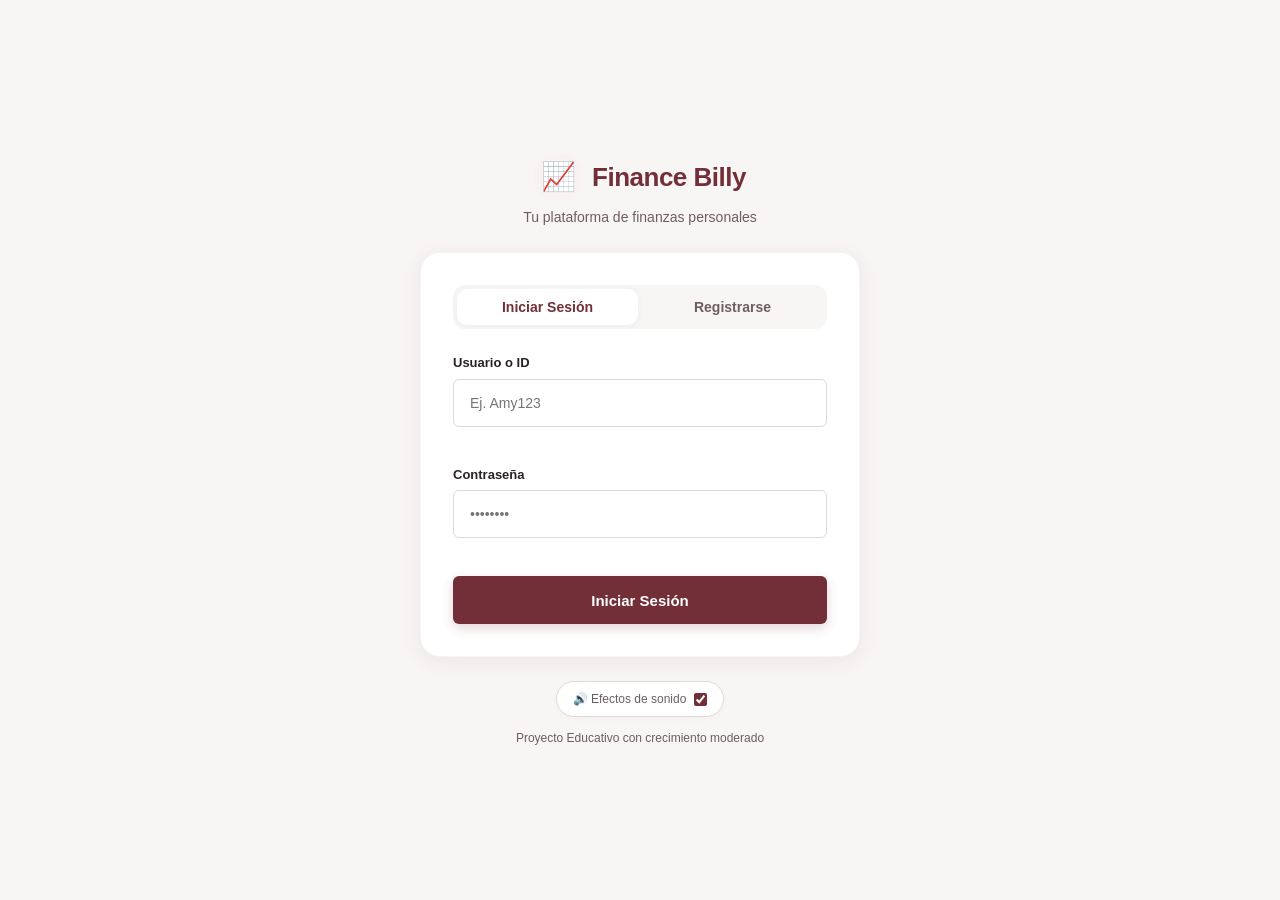
==== commit e1f34a78: "Actualizar index.html" ====
--- a/index.html
+++ b/index.html
@@ -16,10 +16,10 @@
         <!-- Cabecera de la aplicación -->
         <header class="app-header">
             <div class="logo-container">
-                <div class="logo-icon">💰</div>
+                <div class="logo-icon">📈</div>
                 <h1>Finance Billy</h1>
             </div>
-            <p class="app-subtitle">Tu plataforma educativa de finanzas personales</p>
+            <p class="app-subtitle">Tu plataforma de finanzas personales</p>
         </header>
 
         <!-- Tarjeta principal que contiene el sistema de pestañas y formularios -->
@@ -38,7 +38,7 @@
                 <form id="loginForm" novalidate>
                     <div class="form-group">
                         <label for="loginUser">Usuario o ID</label>
-                        <input type="text" id="loginUser" name="loginUser" class="input" placeholder="Ej. billy123" required autocomplete="username">
+                        <input type="text" id="loginUser" name="loginUser" class="input" placeholder="Ej. Amy123" required autocomplete="username">
                         <span class="error-text" id="loginUserError"></span>
                     </div>
 
@@ -105,7 +105,7 @@
                     <input type="checkbox" id="soundToggle" checked>
                 </label>
             </div>
-            <p>© 2026 Finance Billy. Proyecto Educativo Open Source.</p>
+            <p>Proyecto Educativo con crecimiento moderado</p>
         </footer>
     </div>
 
--- a/style.css
+++ b/style.css
@@ -0,0 +1,346 @@
+/* ========================================
+   VARIABLES CSS Y CONFIGURACIÓN GLOBAL (:root)
+   ======================================== */
+:root {
+    /* Paleta principal inspirada en el color vino elegante */
+    --color-primary: #722F37;          /* Color vino principal */
+    --color-primary-dark: #552229;     /* Tono vino más oscuro para hover */
+    --color-primary-light: #F9F2F3;    /* Tono vino muy suave para fondos de tarjetas */
+    --color-accent: #9A3B44;           /* Color de acento secundario */
+    
+    /* Superficies y fondos */
+    --color-background: #F8F5F5;       /* Fondo general de la página */
+    --color-surface: #FFFFFF;          /* Fondo de tarjetas y contenedores blancos */
+    
+    /* Textos */
+    --color-text: #2C2224;             /* Texto principal oscuro con matiz cálido */
+    --color-text-muted: #6E5E62;       /* Texto secundario o descriptivo */
+    
+    /* Estados y retroalimentación */
+    --color-success: #2E7D32;          /* Verde elegante para éxito */
+    --color-success-bg: #EDF7ED;       /* Fondo suave para éxito */
+    --color-error: #C62828;            /* Rojo para errores */
+    --color-error-bg: #FDEDED;         /* Fondo suave para error */
+    
+    /* Bordes y radios */
+    --radius-small: 6px;
+    --radius-medium: 12px;
+    --radius-large: 20px;
+    --border-color: #E2D7D9;
+    
+    /* Dimensiones y transiciones */
+    --button-height: 48px;
+    --transition-speed: 0.3s ease;
+    --shadow-subtle: 0 4px 20px rgba(114, 47, 55, 0.08);
+}
+
+/* ========================================
+   RESET Y ESTILOS BASE
+   ======================================== */
+*, *::before, *::after {
+    box-sizing: border-box;
+    margin: 0;
+    padding: 0;
+}
+
+body {
+    font-family: 'Plus Jakarta Sans', sans-serif, -apple-system, BlinkMacSystemFont, "Segoe UI", Roboto;
+    background-color: var(--color-background);
+    color: var(--color-text);
+    min-height: 100vh;
+    display: flex;
+    justify-content: center;
+    align-items: center;
+    padding: 20px;
+    line-height: 1.5;
+}
+
+/* ========================================
+   ESTRUCTURA DE CONTENEDORES (.app-container)
+   ======================================== */
+.app-container {
+    width: 100%;
+    max-width: 440px;
+    display: flex;
+    flex-direction: column;
+    gap: 24px;
+}
+
+.app-header {
+    text-align: center;
+}
+
+.logo-container {
+    display: flex;
+    align-items: center;
+    justify-content: center;
+    gap: 10px;
+    margin-bottom: 6px;
+}
+
+.logo-icon {
+    font-size: 28px;
+    background-color: var(--color-primary-light);
+    width: 48px;
+    height: 48px;
+    display: flex;
+    align-items: center;
+    justify-content: center;
+    border-radius: 50%;
+}
+
+.app-header h1 {
+    font-size: 26px;
+    font-weight: 700;
+    color: var(--color-primary);
+    letter-spacing: -0.5px;
+}
+
+.app-subtitle {
+    font-size: 14px;
+    color: var(--color-text-muted);
+}
+
+/* ========================================
+   TARJETAS Y PESTAÑAS (.card, .tab)
+   ======================================== */
+.card {
+    background-color: var(--color-surface);
+    border-radius: var(--radius-large);
+    box-shadow: var(--shadow-subtle);
+    padding: 32px;
+    border: 1px solid rgba(114, 47, 55, 0.06);
+    transition: transform var(--transition-speed);
+}
+
+.tabs {
+    display: flex;
+    background-color: var(--color-background);
+    border-radius: var(--radius-medium);
+    padding: 4px;
+    margin-bottom: 24px;
+    gap: 4px;
+}
+
+.tab {
+    flex: 1;
+    background: transparent;
+    border: none;
+    padding: 10px 16px;
+    font-size: 14px;
+    font-weight: 600;
+    color: var(--color-text-muted);
+    border-radius: calc(var(--radius-medium) - 2px);
+    cursor: pointer;
+    transition: all var(--transition-speed);
+    font-family: inherit;
+}
+
+.tab:hover {
+    color: var(--color-primary);
+}
+
+.tab-active {
+    background-color: var(--color-surface);
+    color: var(--color-primary);
+    box-shadow: 0 2px 8px rgba(0, 0, 0, 0.04);
+}
+
+/* ========================================
+   FORMULARIOS E INPUTS (.form-group, .input)
+   ======================================== */
+.form-section {
+    display: flex;
+    flex-direction: column;
+    gap: 16px;
+    animation: fadeIn var(--transition-speed);
+}
+
+.form-section.hidden {
+    display: none;
+}
+
+.form-row {
+    display: flex;
+    gap: 12px;
+}
+
+.form-row .form-group {
+    flex: 1;
+}
+
+.form-group {
+    display: flex;
+    flex-direction: column;
+    gap: 6px;
+    margin-bottom: 16px;
+}
+
+.form-group label {
+    font-size: 13px;
+    font-weight: 600;
+    color: var(--color-text);
+}
+
+.input {
+    height: var(--button-height);
+    padding: 0 16px;
+    border: 1.5px solid var(--border-color);
+    border-radius: var(--radius-small);
+    font-size: 14px;
+    font-family: inherit;
+    color: var(--color-text);
+    background-color: var(--color-surface);
+    transition: border-color var(--transition-speed), box-shadow var(--transition-speed);
+    width: 100%;
+}
+
+.input:hover {
+    border-color: var(--color-accent);
+}
+
+.input:focus {
+    outline: none;
+    border-color: var(--color-primary);
+    box-shadow: 0 0 0 3px rgba(114, 47, 55, 0.12);
+}
+
+.input.error {
+    border-color: var(--color-error);
+}
+
+.error-text {
+    font-size: 12px;
+    color: var(--color-error);
+    min-height: 16px;
+}
+
+/* ========================================
+   SISTEMA DE BOTONES (.btn, .btn-primary)
+   ======================================== */
+.btn {
+    width: 100%;
+    height: var(--button-height);
+    border: none;
+    border-radius: var(--radius-small);
+    font-size: 15px;
+    font-weight: 600;
+    cursor: pointer;
+    display: flex;
+    align-items: center;
+    justify-content: center;
+    gap: 10px;
+    transition: all var(--transition-speed);
+    font-family: inherit;
+    box-shadow: 0 4px 12px rgba(114, 47, 55, 0.2);
+}
+
+.btn-primary {
+    background-color: var(--color-primary);
+    color: white;
+}
+
+.btn-primary:hover {
+    background-color: var(--color-primary-dark);
+    transform: translateY(-1px);
+    box-shadow: 0 6px 16px rgba(114, 47, 55, 0.3);
+}
+
+.btn-primary:active {
+    transform: translateY(0);
+    box-shadow: 0 2px 8px rgba(114, 47, 55, 0.2);
+}
+
+.btn-primary:focus {
+    outline: none;
+    box-shadow: 0 0 0 3px rgba(114, 47, 55, 0.3);
+}
+
+/* ========================================
+   MENSAJES DE ESTADO (.message)
+   ======================================== */
+.message {
+    padding: 12px 16px;
+    border-radius: var(--radius-small);
+    font-size: 13px;
+    font-weight: 500;
+    margin-bottom: 20px;
+    text-align: center;
+    animation: fadeIn var(--transition-speed);
+}
+
+.message.hidden {
+    display: none;
+}
+
+.message-success {
+    background-color: var(--color-success-bg);
+    color: var(--color-success);
+    border: 1px solid rgba(46, 125, 50, 0.2);
+}
+
+.message-error {
+    background-color: var(--color-error-bg);
+    color: var(--color-error);
+    border: 1px solid rgba(198, 40, 40, 0.2);
+}
+
+/* ========================================
+   INDICADOR DE CARGA (SPINNER)
+   ======================================== */
+.spinner {
+    width: 18px;
+    height: 18px;
+    border: 2px solid rgba(255, 255, 255, 0.3);
+    border-radius: 50%;
+    border-top-color: white;
+    animation: spin 0.8s linear infinite;
+}
+
+.spinner.hidden {
+    display: none;
+}
+
+@keyframes spin {
+    to { transform: rotate(360deg); }
+}
+
+@keyframes fadeIn {
+    from { opacity: 0; transform: translateY(4px); }
+    to { opacity: 1; transform: translateY(0); }
+}
+
+/* ========================================
+   PIE DE PÁGINA Y AUDIO
+   ======================================== */
+.app-footer {
+    display: flex;
+    flex-direction: column;
+    align-items: center;
+    gap: 12px;
+    text-align: center;
+    font-size: 12px;
+    color: var(--color-text-muted);
+}
+
+.sound-control {
+    background-color: var(--color-surface);
+    padding: 8px 16px;
+    border-radius: 20px;
+    border: 1px solid var(--border-color);
+    box-shadow: 0 2px 6px rgba(0,0,0,0.02);
+}
+
+.sound-label {
+    display: flex;
+    align-items: center;
+    gap: 8px;
+    cursor: pointer;
+    font-weight: 500;
+    color: var(--color-text-muted);
+}
+
+.sound-label input {
+    cursor: pointer;
+    accent-color: var(--color-primary);
+}
